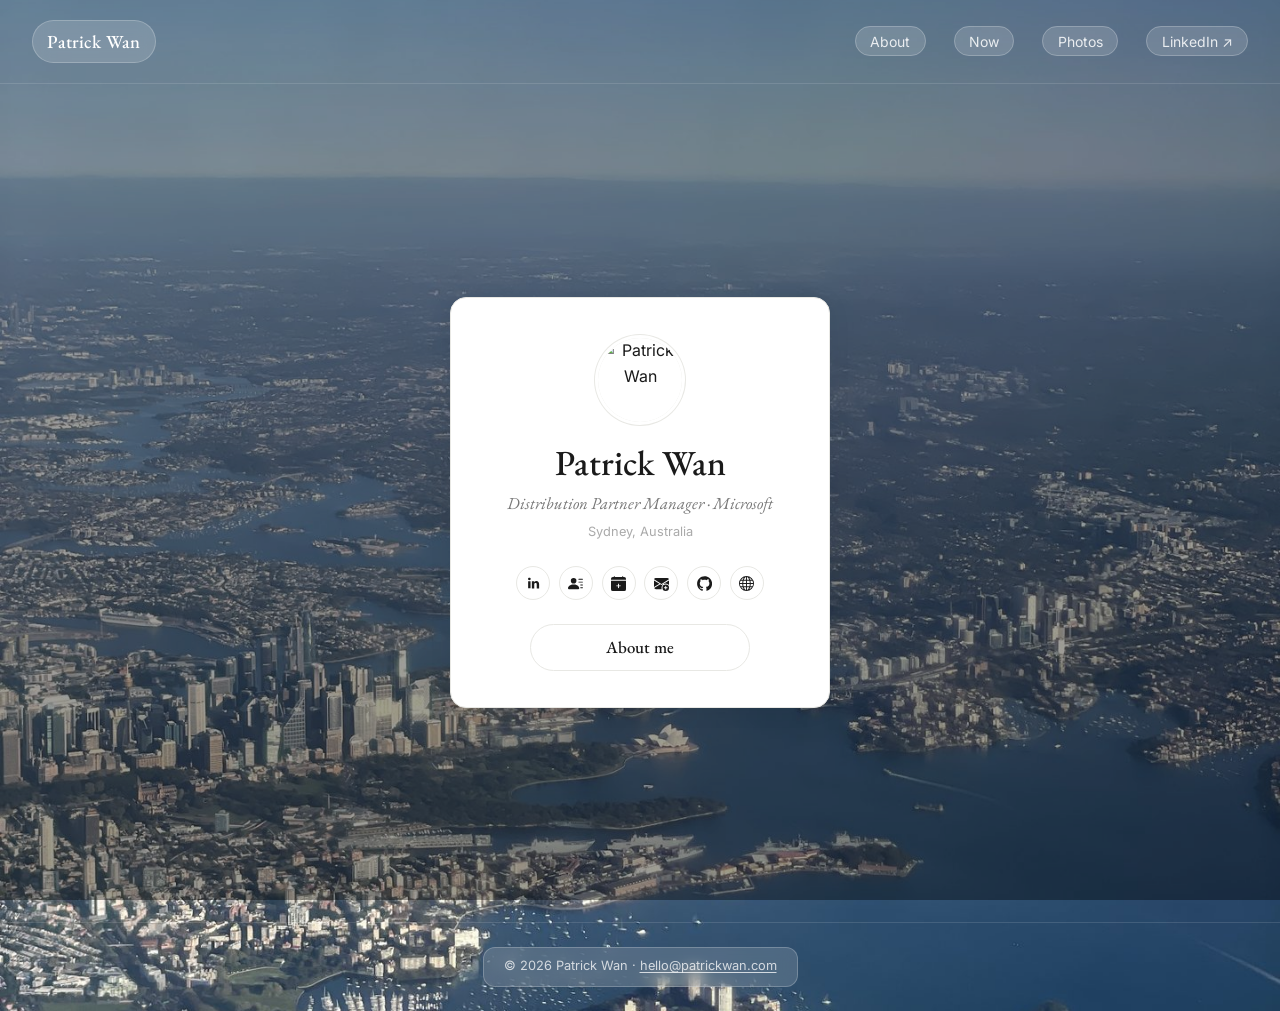
==== index.html @ ebb2422b "seo: add canonical/OG/JSON-LD metadata, sitemap, robots, social image; fix manifest, profile photo U" ====
<!DOCTYPE html>
<html lang="en-AU">
<head>
  <meta charset="UTF-8">
  <meta name="viewport" content="width=device-width, initial-scale=1.0">
  <title>Patrick Wan</title>

  <!-- SEO -->
  <meta name="description" content="Patrick Wan — Sydney-based partner manager at Microsoft. Digital business card with contact, LinkedIn, GitHub, and meeting-booking links.">
  <meta name="author" content="Patrick Wan">
  <link rel="canonical" href="https://patrickwan.com/">

  <!-- Open Graph -->
  <meta property="og:title" content="Patrick Wan">
  <meta property="og:description" content="Patrick Wan — Sydney-based partner manager at Microsoft. Digital business card with contact, LinkedIn, GitHub, and meeting-booking links.">
  <meta property="og:url" content="https://patrickwan.com/">
  <meta property="og:type" content="website">
  <meta property="og:site_name" content="Patrick Wan">
  <meta property="og:locale" content="en_AU">
  <meta property="og:image" content="https://patrickwan.com/files/og-image.jpg">
  <meta property="og:image:width" content="1200">
  <meta property="og:image:height" content="630">
  <meta property="og:image:alt" content="Patrick Wan — personal site">

  <!-- Twitter -->
  <meta name="twitter:card" content="summary_large_image">
  <meta name="twitter:title" content="Patrick Wan">
  <meta name="twitter:description" content="Patrick Wan — Sydney-based partner manager at Microsoft. Digital business card with contact, LinkedIn, GitHub, and meeting-booking links.">
  <meta name="twitter:image" content="https://patrickwan.com/files/og-image.jpg">

  <!-- Favicons -->
  <link rel="icon" href="/files/favicon-animated-png.png" type="image/png">
  <link rel="apple-touch-icon" sizes="180x180" href="/files/apple-touch-icon.png">
  <link rel="icon" type="image/png" sizes="32x32" href="/files/favicon-32x32.png">
  <link rel="icon" type="image/png" sizes="16x16" href="/files/favicon-16x16.png">
  <link rel="manifest" href="/files/site.webmanifest">
  <link rel="mask-icon" href="/files/safari-pinned-tab.svg" color="#5bbad5">
  <link rel="shortcut icon" href="/files/favicon.ico">
  <meta name="msapplication-TileColor" content="#da532c">
  <meta name="msapplication-config" content="/files/browserconfig.xml">
  <meta name="theme-color" content="#ffffff">

  <!-- Shared stylesheet -->
  <link rel="stylesheet" href="/css/style.css">

  <style>
    /* ── Full-page fixed background ───────────────────────── */
    body {
      background-image: url('/files/2.jpg');
      background-attachment: fixed;
      background-size: cover;
      background-position: center;
      background-repeat: no-repeat;
    }
    /* Darken overlay — fixed so it covers nav + content + footer */
    body::before {
      content: '';
      position: fixed;
      inset: 0;
      background: rgba(0, 0, 0, 0.38);
      pointer-events: none;
      z-index: 0;
    }
    /* Stack everything above the overlay */
    nav, main.home-wrap, footer { position: relative; z-index: 1; }

    /* ── Nav — transparent + frosted pills ────────────────── */
    nav {
      background: transparent;
      border-bottom-color: rgba(255, 255, 255, 0.12);
    }
    .nav-name {
      color: #fff;
      background: rgba(255, 255, 255, 0.15);
      backdrop-filter: blur(8px);
      -webkit-backdrop-filter: blur(8px);
      padding: 0.35rem 0.9rem;
      border-radius: 100px;
      border: 1px solid rgba(255, 255, 255, 0.22);
    }
    .nav-name:hover { opacity: 0.85; text-decoration: none; }
    .nav-links a {
      color: rgba(255, 255, 255, 0.85);
      background: rgba(255, 255, 255, 0.15);
      backdrop-filter: blur(8px);
      -webkit-backdrop-filter: blur(8px);
      padding: 0.35rem 0.9rem;
      border-radius: 100px;
      border: 1px solid rgba(255, 255, 255, 0.22);
    }
    .nav-links a:hover,
    .nav-links a.active {
      color: #fff;
      background: rgba(255, 255, 255, 0.28);
      border-color: rgba(255, 255, 255, 0.45);
      text-decoration: none;
    }

    /* ── Home-wrap — transparent (bg is on body now) ──────── */
    .home-wrap {
      background: transparent;
    }
    .home-wrap::before { background: transparent; }

    /* ── Footer — transparent + frosted pill ──────────────── */
    footer {
      background: transparent;
      border-top-color: rgba(255, 255, 255, 0.12);
    }
    .home-footer-pill {
      display: inline-block;
      background: rgba(255, 255, 255, 0.15);
      backdrop-filter: blur(8px);
      -webkit-backdrop-filter: blur(8px);
      border: 1px solid rgba(255, 255, 255, 0.22);
      border-radius: 12px;
      padding: 0.55rem 1.25rem;
      color: rgba(255, 255, 255, 0.75);
    }
    .home-footer-pill a {
      color: rgba(255, 255, 255, 0.75);
      text-decoration: underline;
      text-underline-offset: 2px;
    }
    .home-footer-pill a:hover { color: #fff; }
  </style>

  <!-- Structured data (JSON-LD) -->
  <script type="application/ld+json">
  {
    "@context": "https://schema.org",
    "@graph": [
      {
        "@type": "WebSite",
        "@id": "https://patrickwan.com/#website",
        "url": "https://patrickwan.com/",
        "name": "Patrick Wan",
        "inLanguage": "en-AU",
        "publisher": { "@id": "https://patrickwan.com/#person" }
      },
      {
        "@type": "Person",
        "@id": "https://patrickwan.com/#person",
        "name": "Patrick Wan",
        "url": "https://patrickwan.com/",
        "image": "https://patrickwan.com/files/1.jpg",
        "jobTitle": "Distribution Partner Manager",
        "worksFor": {
          "@type": "Organization",
          "name": "Microsoft"
        },
        "address": {
          "@type": "PostalAddress",
          "addressLocality": "Sydney",
          "addressCountry": "AU"
        },
        "sameAs": [
          "https://www.linkedin.com/in/patrick-wan/",
          "https://github.com/patwan112"
        ],
        "mainEntityOfPage": "https://patrickwan.com/"
      }
    ]
  }
  </script>
</head>
<body>

  <nav>
    <a class="nav-name" href="/">Patrick Wan</a>
    <ul class="nav-links">
      <li><a href="/intro">About</a></li>
      <li><a href="/now">Now</a></li>
      <li><a href="/photos">Photos</a></li>
      <li><a href="https://www.linkedin.com/in/patrick-wan/" target="_blank" rel="noopener">LinkedIn ↗</a></li>
    </ul>
  </nav>

  <main class="home-wrap">
    <div class="card">

      <!-- Profile photo -->
      <img
        class="card-photo"
        src="/files/1.jpg"
        alt="Patrick Wan"
      >

      <!-- Name / role / location -->
      <div class="card-name">Patrick Wan</div>
      <div class="card-role">Distribution Partner Manager · Microsoft</div>
      <div class="card-loc">Sydney, Australia</div>

      <!-- Social icon row -->
      <div class="card-icons">

        <!-- LinkedIn -->
        <a class="icon-btn" href="https://www.linkedin.com/in/patrick-wan/" target="_blank" rel="noopener"
           data-label="LinkedIn" aria-label="LinkedIn">
          <svg viewBox="0 0 40 40" xmlns="http://www.w3.org/2000/svg" aria-hidden="true">
            <path d="M12.1,13.8v19.1H5.7V13.8C5.7,13.8,12.1,13.8,12.1,13.8z M12.5,7.9c0,0.9-0.3,1.7-1,2.4 c-0.7,0.6-1.5,0.9-2.6,0.9h0c-1.1,0-1.9-0.3-2.5-0.9c-0.6-0.6-1-1.4-1-2.4c0-1,0.3-1.7,1-2.4S7.9,4.6,9,4.6s1.9,0.3,2.6,0.9 S12.5,6.9,12.5,7.9z M35,22v11h-6.4V22.7c0-1.4-0.3-2.4-0.8-3.2c-0.5-0.8-1.3-1.1-2.4-1.1c-0.8,0-1.5,0.2-2,0.7 c-0.5,0.4-1,1-1.2,1.7c-0.1,0.4-0.2,0.9-0.2,1.6v10.7h-6.4c0-5.1,0-9.3,0-12.5s0-5.1,0-5.7l0-0.9H22v2.8h0 c0.3-0.4,0.5-0.8,0.8-1.1c0.3-0.3,0.6-0.6,1.1-1c0.5-0.4,1-0.6,1.7-0.8c0.7-0.2,1.4-0.3,2.2-0.3c2.2,0,4,0.7,5.3,2.2 C34.4,17,35,19.1,35,22L35,22z"/>
          </svg>
        </a>

        <!-- Save Contact (VCF)
             href → same-origin GitHub Pages path so the server sends text/vcard (iOS).
             download attr → triggers save-to-Contacts on Android. No target="_blank". -->
        <a class="icon-btn"
           href="/files/Contact%20-%20Patrick%20Wan%2C%20Microsoft%20ANZ.vcf"
           download="Patrick_Wan_Microsoft.vcf"
           data-label="Save contact" aria-label="Save contact">
          <svg viewBox="0 0 16 16" xmlns="http://www.w3.org/2000/svg" aria-hidden="true">
            <path d="M6 8a3 3 0 1 0 0-6 3 3 0 0 0 0 6zm-5 6s-1 0-1-1 1-4 6-4 6 3 6 4-1 1-1 1H1zM11 3.5a.5.5 0 0 1 .5-.5h4a.5.5 0 0 1 0 1h-4a.5.5 0 0 1-.5-.5zm.5 2.5a.5.5 0 0 0 0 1h4a.5.5 0 0 0 0-1h-4zm2 3a.5.5 0 0 0 0 1h2a.5.5 0 0 0 0-1h-2zm0 3a.5.5 0 0 0 0 1h2a.5.5 0 0 0 0-1h-2z"/>
          </svg>
        </a>

        <!-- Book meeting -->
        <a class="icon-btn" href="https://aka.ms/findtimewithpatrick" target="_blank" rel="noopener"
           data-label="Book a meeting" aria-label="Book a meeting">
          <svg viewBox="0 0 16 16" xmlns="http://www.w3.org/2000/svg" aria-hidden="true">
            <path d="M4 .5a.5.5 0 0 0-1 0V1H2a2 2 0 0 0-2 2v1h16V3a2 2 0 0 0-2-2h-1V.5a.5.5 0 0 0-1 0V1H4V.5zM16 14V5H0v9a2 2 0 0 0 2 2h12a2 2 0 0 0 2-2zM8.5 8.5V10H10a.5.5 0 0 1 0 1H8.5v1.5a.5.5 0 0 1-1 0V11H6a.5.5 0 0 1 0-1h1.5V8.5a.5.5 0 0 1 1 0z"/>
          </svg>
        </a>

        <!-- Email -->
        <a class="icon-btn"
           href="mailto:patrickwan@microsoft.com?subject=Hello%20from%20Pat's%20Business%20Card&body=Hi%20Pat%20%40%20Microsoft%2C%20I'm%20%3CNAME%3E%20from%20%3CCOMPANY%3E%2C%20interested%20in%20%3CSUBJECT%3E.%20Thanks!"
           data-label="Send email" aria-label="Send email">
          <svg viewBox="0 0 16 16" xmlns="http://www.w3.org/2000/svg" aria-hidden="true">
            <path d="M.05 3.555A2 2 0 0 1 2 2h12a2 2 0 0 1 1.95 1.555L8 8.414.05 3.555ZM0 4.697v7.104l5.803-3.558L0 4.697ZM6.761 8.83l-6.57 4.026A2 2 0 0 0 2 14h6.256A4.493 4.493 0 0 1 8 12.5a4.49 4.49 0 0 1 1.606-3.446l-.367-.225L8 9.586l-1.239-.757ZM16 4.697v4.974A4.491 4.491 0 0 0 12.5 8a4.49 4.49 0 0 0-1.965.45l-.338-.207L16 4.697Z"/>
            <path d="M16 12.5a3.5 3.5 0 1 1-7 0 3.5 3.5 0 0 1 7 0Zm-3.5-2a.5.5 0 0 0-.5.5v1h-1a.5.5 0 0 0 0 1h1v1a.5.5 0 0 0 1 0v-1h1a.5.5 0 0 0 0-1h-1v-1a.5.5 0 0 0-.5-.5Z"/>
          </svg>
        </a>

        <!-- GitHub -->
        <a class="icon-btn" href="https://github.com/patwan112" target="_blank" rel="noopener"
           data-label="GitHub" aria-label="GitHub">
          <svg viewBox="0 0 32 32" xmlns="http://www.w3.org/2000/svg" aria-hidden="true">
            <path d="M16.192 0.512c-8.832 0-16 7.168-16 16 0 7.072 4.576 13.056 10.944 15.168 0.8 0.16 1.088-0.352 1.088-0.768 0-0.384 0-1.632-0.032-2.976-4.448 0.96-5.376-1.888-5.376-1.888-0.736-1.856-1.792-2.336-1.792-2.336-1.44-0.992 0.096-0.96 0.096-0.96 1.6 0.128 2.464 1.664 2.464 1.664 1.44 2.432 3.744 1.728 4.672 1.344 0.128-1.024 0.544-1.728 1.024-2.144-3.552-0.448-7.296-1.824-7.296-7.936 0-1.76 0.64-3.168 1.664-4.288-0.16-0.416-0.704-2.016 0.16-4.224 0 0 1.344-0.416 4.416 1.632 1.28-0.352 2.656-0.544 4-0.544s2.72 0.192 4 0.544c3.040-2.080 4.384-1.632 4.384-1.632 0.864 2.208 0.32 3.84 0.16 4.224 1.024 1.12 1.632 2.56 1.632 4.288 0 6.144-3.744 7.488-7.296 7.904 0.576 0.512 1.088 1.472 1.088 2.976 0 2.144-0.032 3.872-0.032 4.384 0 0.416 0.288 0.928 1.088 0.768 6.368-2.112 10.944-8.128 10.944-15.168 0-8.896-7.168-16.032-16-16.032z"/>
          </svg>
        </a>

        <!-- Website -->
        <a class="icon-btn" href="https://patw.tech" target="_blank" rel="noopener"
           data-label="Website" aria-label="Website">
          <svg viewBox="0 0 16 16" xmlns="http://www.w3.org/2000/svg" aria-hidden="true">
            <path d="M0 8a8 8 0 1 1 16 0A8 8 0 0 1 0 8zm7.5-6.923c-.67.204-1.335.82-1.887 1.855A7.97 7.97 0 0 0 5.145 4H7.5V1.077zM4.09 4a9.267 9.267 0 0 1 .64-1.539 6.7 6.7 0 0 1 .597-.933A7.025 7.025 0 0 0 2.255 4H4.09zm-.582 3.5c.03-.877.138-1.718.312-2.5H1.674a6.958 6.958 0 0 0-.656 2.5h2.49zM4.847 5a12.5 12.5 0 0 0-.338 2.5H7.5V5H4.847zM8.5 5v2.5h2.99a12.495 12.495 0 0 0-.337-2.5H8.5zM4.51 8.5a12.5 12.5 0 0 0 .337 2.5H7.5V8.5H4.51zm3.99 0V11h2.653c.187-.765.306-1.608.338-2.5H8.5zM5.145 12c.138.386.295.744.468 1.068.552 1.035 1.218 1.65 1.887 1.855V12H5.145zm.182 2.472a6.696 6.696 0 0 1-.597-.933A9.268 9.268 0 0 1 4.09 12H2.255a7.024 7.024 0 0 0 3.072 2.472zM3.82 11a13.652 13.652 0 0 1-.312-2.5h-2.49c.062.89.291 1.733.656 2.5H3.82zm6.853 3.472A7.024 7.024 0 0 0 13.745 12H11.91a9.27 9.27 0 0 1-.64 1.539 6.688 6.688 0 0 1-.597.933zM8.5 12v2.923c.67-.204 1.335-.82 1.887-1.855.173-.324.33-.682.468-1.068H8.5zm3.68-1h2.146c.365-.767.594-1.61.656-2.5h-2.49a13.65 13.65 0 0 1-.312 2.5zm2.802-3.5a6.959 6.959 0 0 0-.656-2.5H12.18c.174.782.282 1.623.312 2.5h2.49zM11.27 2.461c.247.464.462.98.64 1.539h1.835a7.024 7.024 0 0 0-3.072-2.472c.218.284.418.598.597.933zM10.855 4a7.966 7.966 0 0 0-.468-1.068C9.835 1.897 9.17 1.282 8.5 1.077V4h2.355z"/>
          </svg>
        </a>

      </div><!-- /.card-icons -->

      <!-- Nav buttons -->
      <div class="card-nav">
        <a class="card-nav-btn" href="/intro">About me</a>
      </div>

    </div><!-- /.card -->
  </main>

  <footer>
    <span class="home-footer-pill">
      &copy; <span id="yr"></span> Patrick Wan ·
      <a href="mailto:hello@patrickwan.com">hello@patrickwan.com</a>
      <script>document.getElementById('yr').textContent = new Date().getFullYear();</script>
    </span>
  </footer>

  <script src="/js/nav.js"></script>
</body>
</html>
---- css/style.css ----
﻿/* ============================================================
   patwan112.github.io ΓÇô shared stylesheet
   Fonts: EB Garamond (headings / logotype) ┬╖ Inter (body)
   ============================================================ */

@import url('https://fonts.googleapis.com/css2?family=EB+Garamond:ital,wght@0,400;0,500;0,600;1,400;1,500&family=Inter:ital,wght@0,400;0,500;1,400;1,500&display=swap');

/* ---- design tokens ---- */
:root {
  --bg:     #fafaf8;
  --fg:     #1a1a1a;
  --muted:  #777;
  --soft:   #aaa;
  --border: #e8e8e4;
  --white:  #fff;
}

/* ---- reset / base ---- */
*, *::before, *::after {
  box-sizing: border-box;
  margin: 0;
  padding: 0;
}

html { font-size: 16px; }

body {
  background: var(--bg);
  color: var(--fg);
  font-family: 'Inter', sans-serif;
  line-height: 1.6;
  -webkit-font-smoothing: antialiased;
}

a { color: inherit; }
a:hover { text-decoration: underline; }
img { display: block; max-width: 100%; }

/* ============================================================
   NAV
   ============================================================ */
nav {
  display: flex;
  align-items: center;
  justify-content: space-between;
  padding: 1.25rem 2rem;
  border-bottom: 1px solid var(--border);
  position: sticky;
  top: 0;
  background: var(--bg);
  z-index: 100;
}

.nav-name {
  font-family: 'EB Garamond', serif;
  font-size: 1.15rem;
  font-weight: 500;
  text-decoration: none;
  color: var(--fg);
  letter-spacing: 0.01em;
  flex-shrink: 0;
}
.nav-name:hover {
  text-decoration: none;
  opacity: 0.7;
}

.nav-links {
  list-style: none;
  display: flex;
  gap: 1.75rem;
  align-items: center;
  flex-wrap: wrap;
}
.nav-links a {
  font-family: 'Inter', sans-serif;
  font-size: 0.875rem;
  color: var(--muted);
  text-decoration: none;
  transition: color 0.15s;
}
.nav-links a:hover,
.nav-links a.active {
  color: var(--fg);
  text-decoration: none;
}

@media (max-width: 600px) {
  nav { padding: 1rem 1.25rem; }
  .nav-links { gap: 0.9rem; }
  .nav-links a { font-size: 0.8rem; }
}

/* ============================================================
   HOME ΓÇö CARD
   ============================================================ */
.home-wrap {
  min-height: calc(100vh - 62px);
  display: flex;
  align-items: center;
  justify-content: center;
  padding: 3rem 1.25rem;
  position: relative; /* required for the optional background overlay */
  background-size: cover;
  background-position: center;
  background-repeat: no-repeat;
}

/* semi-transparent overlay ΓÇö only visible when a bg image is active */
.home-wrap::before {
  content: '';
  position: absolute;
  inset: 0;
  background: transparent;   /* set to e.g. rgba(0,0,0,0.35) once you add a bg image */
  pointer-events: none;
  z-index: 0;
}

/* keep card above the overlay */
.home-wrap .card {
  position: relative;
  z-index: 1;
}

.card {
  background: var(--white);
  border: 1px solid var(--border);
  border-radius: 16px;
  padding: 2.5rem 2rem 2.25rem;
  width: 100%;
  max-width: 380px;
  text-align: center;
  box-shadow: 0 2px 24px rgba(0, 0, 0, 0.06);
}

.card-photo {
  width: 84px;
  height: 84px;
  border-radius: 50%;
  object-fit: cover;
  margin: 0 auto 1.25rem;
  box-shadow: 0 0 0 3px var(--white), 0 0 0 4px var(--border);
}

.card-name {
  font-family: 'EB Garamond', serif;
  font-size: 2.2rem;
  font-weight: 500;
  line-height: 1.2;
  margin-bottom: 0.35rem;
  color: var(--fg);
}

.card-role {
  font-family: 'EB Garamond', serif;
  font-style: italic;
  font-size: 1.05rem;
  color: var(--muted);
  margin-bottom: 0.3rem;
}

.card-loc {
  font-family: 'Inter', sans-serif;
  font-size: 0.8rem;
  color: var(--soft);
  margin-bottom: 1.5rem;
}

/* social icon row */
.card-icons {
  display: flex;
  justify-content: center;
  gap: 0.55rem;
  flex-wrap: wrap;
  margin-bottom: 1.5rem;
}

.icon-btn {
  width: 34px;
  height: 34px;
  border-radius: 50%;
  border: 1.5px solid var(--border);
  background: var(--white);
  display: inline-flex;
  align-items: center;
  justify-content: center;
  color: var(--fg);
  text-decoration: none;
  transition: background 0.15s, color 0.15s, border-color 0.15s;
  flex-shrink: 0;
  position: relative;
}
.icon-btn svg {
  width: 15px;
  height: 15px;
  fill: currentColor;
  flex-shrink: 0;
}
.icon-btn:hover {
  background: var(--fg);
  border-color: var(--fg);
  color: var(--white);
  text-decoration: none;
}

/* CSS tooltip ΓÇö triggered by data-label attribute */
.icon-btn::after {
  content: attr(data-label);
  position: absolute;
  bottom: calc(100% + 7px);
  left: 50%;
  transform: translateX(-50%) translateY(3px);
  background: var(--fg);
  color: var(--white);
  font-family: 'Inter', sans-serif;
  font-size: 11px;
  font-weight: 500;
  white-space: nowrap;
  padding: 4px 8px;
  border-radius: 5px;
  pointer-events: none;
  opacity: 0;
  transition: opacity 0.15s, transform 0.15s;
  z-index: 20;
}
.icon-btn::before {
  content: '';
  position: absolute;
  bottom: calc(100% + 2px);
  left: 50%;
  transform: translateX(-50%);
  border: 4px solid transparent;
  border-top-color: var(--fg);
  pointer-events: none;
  opacity: 0;
  transition: opacity 0.15s;
  z-index: 20;
}
.icon-btn:hover::after {
  opacity: 1;
  transform: translateX(-50%) translateY(0);
}
.icon-btn:hover::before {
  opacity: 1;
}

/* nav buttons */
.card-nav {
  display: flex;
  flex-direction: column;
  align-items: center;
  gap: 0.65rem;
}

.card-nav-btn {
  font-family: 'EB Garamond', serif;
  font-size: 1.05rem;
  font-weight: 500;
  display: inline-block;
  width: 100%;
  max-width: 220px;
  padding: 0.55rem 1rem;
  border-radius: 100px;
  border: 1.5px solid var(--border);
  background: var(--white);
  color: var(--fg);
  text-decoration: none;
  text-align: center;
  transition: background 0.15s, color 0.15s, border-color 0.15s;
}
.card-nav-btn:hover {
  background: var(--fg);
  border-color: var(--fg);
  color: var(--white);
  text-decoration: none;
}

@media (max-width: 480px) {
  .card { padding: 2rem 1.5rem 1.75rem; }
}

/* ============================================================
   PROSE PAGES  (about, now)
   ============================================================ */
.page-wrap {
  max-width: 620px;
  margin: 0 auto;
  padding: 3.5rem 2rem;
}
@media (max-width: 600px) {
  .page-wrap { padding: 2rem 1.25rem; }
}

.eyebrow {
  font-family: 'Inter', sans-serif;
  font-size: 0.75rem;
  text-transform: uppercase;
  letter-spacing: 0.12em;
  color: var(--soft);
  margin-bottom: 0.5rem;
}

.page-wrap h1 {
  font-family: 'EB Garamond', serif;
  font-size: 2.6rem;
  font-weight: 500;
  line-height: 1.15;
  margin-bottom: 0.5rem;
  color: var(--fg);
}

/* when there's no subtitle, restore breathing room before body copy */
.page-wrap h1:not(:has(+ .photos-subtitle)) {
  margin-bottom: 1.75rem;
}

.page-wrap p {
  margin-bottom: 1.1rem;
  font-size: 1rem;
  line-height: 1.75;
}

.page-wrap a {
  color: var(--fg);
  text-decoration: underline;
  text-underline-offset: 2px;
}

.page-wrap ul {
  margin: 0.5rem 0 1.1rem 1.4rem;
}
.page-wrap li {
  margin-bottom: 0.4rem;
  font-size: 1rem;
  line-height: 1.7;
}

.page-wrap h3 {
  font-family: 'EB Garamond', serif;
  font-size: 1.3rem;
  font-weight: 500;
  margin: 2rem 0 0.5rem;
  color: var(--fg);
}

/* pill link row */
.pill-row {
  display: flex;
  flex-wrap: wrap;
  gap: 0.5rem;
  margin-top: 2.25rem;
}

.pill {
  font-family: 'Inter', sans-serif;
  font-size: 0.875rem;
  padding: 0.45rem 1rem;
  border-radius: 100px;
  border: 1.5px solid var(--border);
  background: var(--white);
  color: var(--fg);
  text-decoration: none;
  transition: background 0.15s, color 0.15s, border-color 0.15s;
  display: inline-block;
}
.pill:hover {
  background: var(--fg);
  border-color: var(--fg);
  color: var(--white);
  text-decoration: none;
}

/* small muted footer note */
.page-note {
  font-size: 0.8rem;
  color: var(--muted);
  margin-top: 2.5rem;
  line-height: 1.6;
}
.page-note a {
  color: var(--muted);
  text-underline-offset: 2px;
}

/* ============================================================
   NOW PAGE ΓÇö month blocks
   ============================================================ */
.now-block {
  margin-bottom: 2.5rem;
}

.now-month {
  font-family: 'Inter', sans-serif;
  font-size: 0.72rem;
  font-weight: 500;
  text-transform: uppercase;
  letter-spacing: 0.12em;
  color: var(--soft);
  padding-bottom: 0.5rem;
  border-bottom: 1px solid var(--border);
  margin-bottom: 0.75rem;
}

.now-block ul {
  list-style: none;
  margin: 0;
  padding: 0;
}
.now-block li {
  padding: 0.2rem 0;
  font-size: 0.975rem;
  line-height: 1.7;
}
.now-block li em,
.now-highlight li em {
  font-style: italic;
  font-size: inherit;
}
.now-block li sup,
.now-highlight li sup {
  font-size: 0.7em;
  line-height: 0;
  vertical-align: super;
}
.now-block li sub,
.now-highlight li sub {
  font-size: 0.7em;
  line-height: 0;
  vertical-align: sub;
}
.now-block li strong,
.now-highlight li strong {
  font-weight: 600;
}
.now-block a {
  color: var(--fg);
  text-decoration: underline;
  text-underline-offset: 2px;
}

/* ============================================================
   PHOTOS PAGE
   ============================================================ */
.photos-wrap {
  max-width: 960px;
  margin: 0 auto;
  padding: 3.5rem 2rem;
}
@media (max-width: 600px) {
  .photos-wrap { padding: 2rem 1.25rem; }
}

.photos-wrap h1 {
  font-family: 'EB Garamond', serif;
  font-size: 2.6rem;
  font-weight: 500;
  line-height: 1.15;
  margin-bottom: 0.5rem;
  color: var(--fg);
}

.photos-subtitle {
  font-size: 1rem;
  color: var(--muted);
  margin-bottom: 2.75rem;
  line-height: 1.6;
}

.photo-grid {
  columns: 2;
  column-gap: 2.5rem;
}
.photo-card {
  break-inside: avoid;
  margin-bottom: 3.5rem;
}
@media (max-width: 600px) {
  .photo-grid { columns: 1; column-gap: 0; }
  .photo-card { margin-bottom: 2.5rem; }
}

.photo-img-wrap {
  overflow: hidden;
  border-radius: 4px;
  margin-bottom: 0.65rem;
  cursor: pointer;
}
/* Natural proportions ΓÇö no forced crop. Portrait shots stay tall,
   landscape shots stay wide. overflow:hidden clips the scale hover. */
.photo-img-wrap img {
  width: 100%;
  height: auto;
  display: block;
  transition: transform 0.4s ease;
}
.photo-img-wrap:hover img {
  transform: scale(1.03);
}

/* ============================================================
   PHOTOS ΓÇö lightbox
   ============================================================ */
.lightbox {
  display: none;
  position: fixed;
  inset: 0;
  background: rgba(10, 10, 10, 0.94);
  z-index: 1000;
  align-items: center;
  justify-content: center;
  flex-direction: column;
  padding: 1rem;
}
.lightbox.open { display: flex; }

.lightbox-img {
  max-width: calc(100vw - 6rem);
  max-height: calc(100vh - 7rem);
  object-fit: contain;
  display: block;
  border-radius: 2px;
  user-select: none;
  -webkit-user-drag: none;
}

.lightbox-caption {
  margin-top: 0.9rem;
  text-align: center;
}
.lightbox-caption-title {
  font-family: 'Inter', sans-serif;
  font-size: 0.875rem;
  font-weight: 500;
  color: rgba(255, 255, 255, 0.88);
}
.lightbox-caption-meta {
  font-family: 'Inter', sans-serif;
  font-size: 0.75rem;
  color: rgba(255, 255, 255, 0.45);
  margin-top: 0.2rem;
}

/* close / prev / next */
.lightbox-close,
.lightbox-prev,
.lightbox-next {
  position: fixed;
  background: none;
  border: none;
  color: rgba(255, 255, 255, 0.6);
  cursor: pointer;
  line-height: 1;
  padding: 0.75rem;
  transition: color 0.15s;
  user-select: none;
  z-index: 1001;
  font-family: 'Inter', sans-serif;
}
.lightbox-close:hover,
.lightbox-prev:hover,
.lightbox-next:hover { color: #fff; }

.lightbox-close {
  top: 1rem;
  right: 1.25rem;
  font-size: 1.75rem;
}
.lightbox-prev,
.lightbox-next {
  top: 50%;
  transform: translateY(-50%);
  font-size: 1.75rem;
}
.lightbox-prev { left: 0.75rem; }
.lightbox-next { right: 0.75rem; }

/* counter */
.lightbox-counter {
  position: fixed;
  top: 1.25rem;
  left: 50%;
  transform: translateX(-50%);
  font-family: 'Inter', sans-serif;
  font-size: 0.75rem;
  color: rgba(255, 255, 255, 0.4);
  user-select: none;
  z-index: 1001;
}

@media (max-width: 600px) {
  .lightbox-img {
    max-width: calc(100vw - 2rem);
    max-height: calc(100vh - 8rem);
  }
  .lightbox-prev { left: 0.25rem; }
  .lightbox-next { right: 0.25rem; }
}

.photo-meta-row {
  display: flex;
  justify-content: space-between;
  align-items: center;
  margin-bottom: 0.3rem;
}
.photo-tag {
  font-size: 0.7rem;
  text-transform: uppercase;
  letter-spacing: 0.1em;
  color: var(--muted);
}
.photo-loc {
  font-size: 0.75rem;
  color: var(--soft);
}
.photo-title {
  font-family: 'Inter', sans-serif;
  font-weight: 500;
  font-size: 0.95rem;
  margin-bottom: 0.3rem;
  color: var(--fg);
}
.photo-story {
  font-size: 0.875rem;
  color: #555;
  line-height: 1.65;
}

/* ============================================================
   FOOTER
   ============================================================ */
footer {
  border-top: 1px solid var(--border);
  padding: 1.5rem 2rem;
  font-size: 0.8rem;
  color: var(--muted);
  text-align: center;
  line-height: 1.6;
}
footer a {
  color: var(--muted);
  text-decoration: underline;
  text-underline-offset: 2px;
}

/* ============================================================
   NOW PAGE ΓÇö history / collapsible year sections
   ============================================================ */
.now-history-heading {
  font-family: 'Inter', sans-serif;
  font-size: 0.75rem;
  font-weight: 500;
  text-transform: uppercase;
  letter-spacing: 0.12em;
  color: var(--soft);
  margin: 3rem 0 1.1rem;
  padding-bottom: 0.5rem;
  border-bottom: 1px solid var(--border);
}

/* each year = a <details> element */
.now-year {
  border: 1px solid var(--border);
  border-radius: 8px;
  margin-bottom: 0.65rem;
  overflow: hidden;
}

.now-year > summary {
  list-style: none;
  -webkit-appearance: none;
  cursor: pointer;
  display: flex;
  align-items: center;
  justify-content: space-between;
  padding: 0.85rem 1.25rem;
  font-family: 'EB Garamond', serif;
  font-size: 1.4rem;
  font-weight: 500;
  color: var(--fg);
  user-select: none;
  transition: background 0.15s;
  gap: 0.5rem;
}
.now-year > summary::-webkit-details-marker { display: none; }
.now-year > summary::marker { display: none; }
.now-year > summary:hover { background: rgba(0, 0, 0, 0.025); }

.now-year-chevron {
  font-size: 0.7rem;
  color: var(--soft);
  font-family: 'Inter', sans-serif;
  transition: transform 0.2s ease;
  flex-shrink: 0;
}
details[open] .now-year-chevron {
  transform: rotate(180deg);
}

.now-year-body {
  padding: 1.1rem 1.25rem 0.75rem;
  border-top: 1px solid var(--border);
}

/* highlight block inside each year */
.now-highlight {
  background: #f4f4f1;
  border-radius: 6px;
  padding: 0.85rem 1rem;
  margin-bottom: 1.75rem;
}
.now-highlight-label {
  font-family: 'Inter', sans-serif;
  font-size: 0.68rem;
  font-weight: 500;
  text-transform: uppercase;
  letter-spacing: 0.11em;
  color: var(--muted);
  margin-bottom: 0.45rem;
}
.now-highlight ul {
  list-style: none;
  margin: 0;
  padding: 0;
}
.now-highlight li {
  font-size: 1.075rem;
  color: var(--fg);
  line-height: 1.7;
  padding: 0.15rem 0;
}

/* skeleton / unfilled month */
.now-placeholder {
  color: var(--soft) !important;
  font-style: italic;
}

/* Hide the top "Current Entry" scaffold while it only contains the
   placeholder bullet. The block re-appears automatically the moment a
   real <li> is added (or the placeholder class is removed). Scoped to
   the top-level block so year-internal placeholders still render. */
.page-wrap > .now-block:has(> ul > li.now-placeholder:only-child) {
  display: none;
}
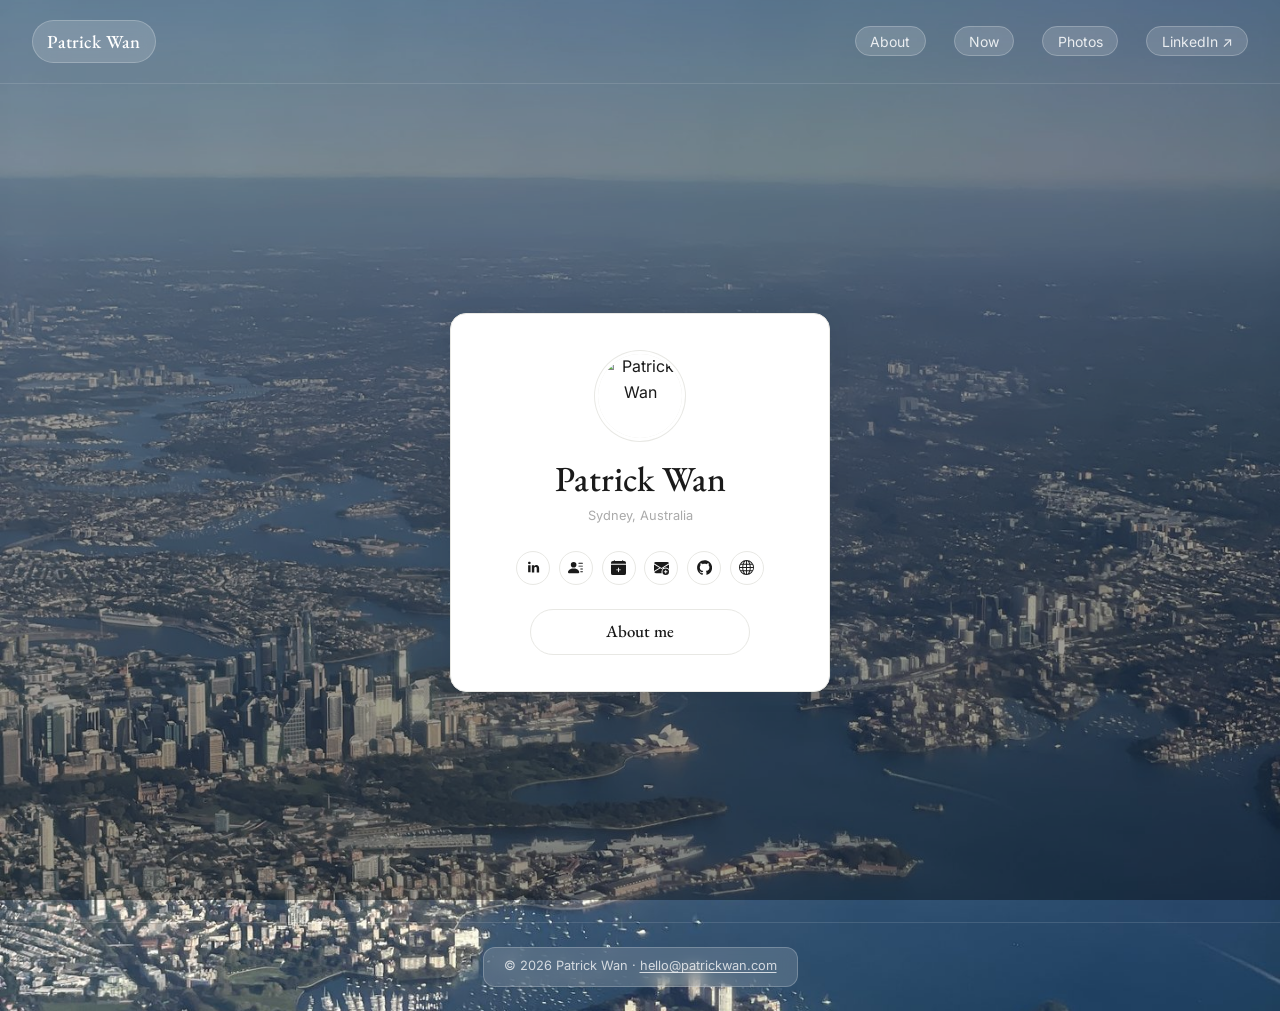
==== commit 9f815378: "Update VCFs, and index page." ====
--- a/index.html
+++ b/index.html
@@ -188,7 +188,7 @@
 
       <!-- Name / role / location -->
       <div class="card-name">Patrick Wan</div>
-      <div class="card-role">Distribution Partner Manager · Microsoft</div>
+      <!-- <div class="card-role">Distribution Partner Manager · Microsoft</div> -->
       <div class="card-loc">Sydney, Australia</div>
 
       <!-- Social icon row -->
@@ -206,8 +206,8 @@
              href → same-origin GitHub Pages path so the server sends text/vcard (iOS).
              download attr → triggers save-to-Contacts on Android. No target="_blank". -->
         <a class="icon-btn"
-           href="/files/Contact%20-%20Patrick%20Wan%2C%20Microsoft%20ANZ.vcf"
-           download="Patrick_Wan_Microsoft.vcf"
+           href="/files/Contact%20-%20Patrick%20Wan.vcf"
+           download="Patrick_Wan_Contact.vcf"
            data-label="Save contact" aria-label="Save contact">
           <svg viewBox="0 0 16 16" xmlns="http://www.w3.org/2000/svg" aria-hidden="true">
             <path d="M6 8a3 3 0 1 0 0-6 3 3 0 0 0 0 6zm-5 6s-1 0-1-1 1-4 6-4 6 3 6 4-1 1-1 1H1zM11 3.5a.5.5 0 0 1 .5-.5h4a.5.5 0 0 1 0 1h-4a.5.5 0 0 1-.5-.5zm.5 2.5a.5.5 0 0 0 0 1h4a.5.5 0 0 0 0-1h-4zm2 3a.5.5 0 0 0 0 1h2a.5.5 0 0 0 0-1h-2zm0 3a.5.5 0 0 0 0 1h2a.5.5 0 0 0 0-1h-2z"/>
@@ -215,7 +215,7 @@
         </a>
 
         <!-- Book meeting -->
-        <a class="icon-btn" href="https://aka.ms/findtimewithpatrick" target="_blank" rel="noopener"
+        <a class="icon-btn" href="https://calendar.app.google/MwjKdmuMUZ1LLzYg7" target="_blank" rel="noopener"
            data-label="Book a meeting" aria-label="Book a meeting">
           <svg viewBox="0 0 16 16" xmlns="http://www.w3.org/2000/svg" aria-hidden="true">
             <path d="M4 .5a.5.5 0 0 0-1 0V1H2a2 2 0 0 0-2 2v1h16V3a2 2 0 0 0-2-2h-1V.5a.5.5 0 0 0-1 0V1H4V.5zM16 14V5H0v9a2 2 0 0 0 2 2h12a2 2 0 0 0 2-2zM8.5 8.5V10H10a.5.5 0 0 1 0 1H8.5v1.5a.5.5 0 0 1-1 0V11H6a.5.5 0 0 1 0-1h1.5V8.5a.5.5 0 0 1 1 0z"/>
@@ -224,7 +224,7 @@
 
         <!-- Email -->
         <a class="icon-btn"
-           href="mailto:patrickwan@microsoft.com?subject=Hello%20from%20Pat's%20Business%20Card&body=Hi%20Pat%20%40%20Microsoft%2C%20I'm%20%3CNAME%3E%20from%20%3CCOMPANY%3E%2C%20interested%20in%20%3CSUBJECT%3E.%20Thanks!"
+           href="mailto:hello@patrickwan.com?subject=Hello%20from%20Pat's%20Business%20Card&body=Hi%20Pat%2C%20I'm%20%3CNAME%3E%20from%20%3CCOMPANY%3E%2C%20interested%20in%20%3CSUBJECT%3E.%20Thanks!"
            data-label="Send email" aria-label="Send email">
           <svg viewBox="0 0 16 16" xmlns="http://www.w3.org/2000/svg" aria-hidden="true">
             <path d="M.05 3.555A2 2 0 0 1 2 2h12a2 2 0 0 1 1.95 1.555L8 8.414.05 3.555ZM0 4.697v7.104l5.803-3.558L0 4.697ZM6.761 8.83l-6.57 4.026A2 2 0 0 0 2 14h6.256A4.493 4.493 0 0 1 8 12.5a4.49 4.49 0 0 1 1.606-3.446l-.367-.225L8 9.586l-1.239-.757ZM16 4.697v4.974A4.491 4.491 0 0 0 12.5 8a4.49 4.49 0 0 0-1.965.45l-.338-.207L16 4.697Z"/>
--- a/css/style.css
+++ b/css/style.css
@@ -13,6 +13,9 @@
   --soft:   #aaa;
   --border: #e8e8e4;
   --white:  #fff;
+  /* offset for anchor jumps so the sticky nav doesn't cover the target.
+     Overridden larger on mobile (where the nav stacks taller). */
+  --sticky-offset: 86px;
 }
 
 /* ---- reset / base ---- */
@@ -22,7 +25,15 @@
   padding: 0;
 }
 
-html { font-size: 16px; }
+html {
+  font-size: 16px;
+  scroll-behavior: smooth;
+  scroll-padding-top: var(--sticky-offset);
+}
+/* Respect users who prefer reduced motion — no smooth-scroll animation. */
+@media (prefers-reduced-motion: reduce) {
+  html { scroll-behavior: auto; }
+}
 
 body {
   background: var(--bg);
@@ -86,8 +97,22 @@
 }
 
 @media (max-width: 600px) {
-  nav { padding: 1rem 1.25rem; }
-  .nav-links { gap: 0.9rem; }
+  /* nav stacks taller when wrapped, so jump targets need more clearance */
+  :root { --sticky-offset: 112px; }
+  /* Stack + centre on narrow screens so the brand and links don't wrap into
+     a lopsided block. Works for the plain-text inner-page nav and the home
+     page's frosted pills alike (both inherit this shared layout). */
+  nav {
+    flex-direction: column;
+    justify-content: center;
+    gap: 0.7rem;
+    padding: 0.9rem 1.25rem;
+  }
+  .nav-links {
+    width: 100%;
+    justify-content: center;
+    gap: 0.5rem 0.85rem;
+  }
   .nav-links a { font-size: 0.8rem; }
 }
 
@@ -513,19 +538,49 @@
 }
 .lightbox.open { display: flex; }
 
-.lightbox-img {
+/* swipeable scroll-snap track — one slide per photo */
+.lightbox-track {
+  display: flex;
+  width: 100%;
+  height: 100%;
+  overflow-x: auto;
+  overflow-y: hidden;
+  scroll-snap-type: x mandatory;
+  overscroll-behavior: contain;  /* stop swipe triggering browser back/forward */
+  touch-action: pan-x;           /* horizontal pan only; don't scroll the page */
+  scrollbar-width: none;         /* Firefox */
+}
+.lightbox-track::-webkit-scrollbar { display: none; }  /* Chrome / Safari */
+
+.lightbox-slide {
+  flex: 0 0 100%;
+  width: 100%;
+  height: 100%;
+  scroll-snap-align: start;
+  scroll-snap-stop: always;      /* one image per swipe */
+  display: flex;
+  align-items: center;
+  justify-content: center;
+  padding: 1rem 1rem 5.5rem;      /* extra bottom room so the caption clears the image */
+}
+.lightbox-slide img {
   max-width: calc(100vw - 6rem);
-  max-height: calc(100vh - 7rem);
+  max-height: 100%;               /* fits the padded slide (bottom padding reserves caption space) */
   object-fit: contain;
-  display: block;
   border-radius: 2px;
   user-select: none;
   -webkit-user-drag: none;
 }
 
 .lightbox-caption {
-  margin-top: 0.9rem;
+  position: fixed;
+  bottom: 1rem;
+  left: 0;
+  right: 0;
+  padding: 0 3.5rem;       /* keep clear of the prev/next arrows */
   text-align: center;
+  pointer-events: none;    /* never intercept swipes / taps */
+  z-index: 1001;
 }
 .lightbox-caption-title {
   font-family: 'Inter', sans-serif;
@@ -560,6 +615,12 @@
 .lightbox-prev:hover,
 .lightbox-next:hover { color: #fff; }
 
+.lightbox-prev:disabled,
+.lightbox-next:disabled {
+  opacity: 0.25;
+  cursor: default;
+}
+
 .lightbox-close {
   top: 1rem;
   right: 1.25rem;
@@ -588,9 +649,9 @@
 }
 
 @media (max-width: 600px) {
-  .lightbox-img {
+  .lightbox-slide { padding-bottom: 6rem; }   /* a touch more room for wrapped captions */
+  .lightbox-slide img {
     max-width: calc(100vw - 2rem);
-    max-height: calc(100vh - 8rem);
   }
   .lightbox-prev { left: 0.25rem; }
   .lightbox-next { right: 0.25rem; }
@@ -742,3 +803,116 @@
 .page-wrap > .now-block:has(> ul > li.now-placeholder:only-child) {
   display: none;
 }
+
+/* ============================================================
+   JOURNAL PAGE — quarterly notes & musings
+   ============================================================ */
+/* Horizontal, swipeable "table of contents" strip.
+   It's a <nav>, so first neutralise the global sticky nav styling. */
+.journal-toc {
+  display: block;
+  position: static;
+  padding: 0;
+  border: 0;
+  background: transparent;
+  z-index: auto;
+  margin: 0 0 2.25rem;
+}
+.journal-toc ul {
+  list-style: none;
+  display: flex;
+  gap: 0.5rem;
+  margin: 0;
+  /* right padding lets the last pill peek out past the fade as a scroll hint */
+  padding: 0 1.5rem 0.55rem 0;
+  overflow-x: auto;
+  overflow-y: hidden;
+  -webkit-overflow-scrolling: touch;
+  scrollbar-width: thin;
+  /* fade the right edge to signal there's more to scroll horizontally */
+  -webkit-mask-image: linear-gradient(to right, #000 calc(100% - 1.5rem), transparent 100%);
+          mask-image: linear-gradient(to right, #000 calc(100% - 1.5rem), transparent 100%);
+}
+.journal-toc li { margin: 0; }
+.journal-toc a {
+  flex: 0 0 auto;
+  white-space: nowrap;
+  font-family: 'Inter', sans-serif;
+  font-size: 0.8rem;
+  line-height: 1.4;
+  padding: 0.4rem 0.9rem;
+  border-radius: 100px;
+  border: 1.5px solid var(--border);
+  background: var(--white);
+  color: var(--fg);
+  text-decoration: none;
+  transition: background 0.15s, color 0.15s, border-color 0.15s;
+}
+.journal-toc a:focus-visible {
+  outline: 2px solid var(--fg);
+  outline-offset: 2px;
+}
+/* hover only on real pointer devices, so taps don't leave pills "stuck" */
+@media (hover: hover) {
+  .journal-toc a:hover {
+    background: var(--fg);
+    border-color: var(--fg);
+    color: var(--white);
+  }
+}
+
+/* Each quarter = an <article>; tabindex="-1" lets anchor clicks move keyboard
+   focus into the entry instead of snapping back to the top on next Tab. */
+.journal-entry {
+  margin-bottom: 2.75rem;
+  scroll-margin-top: var(--sticky-offset);
+}
+.journal-entry:focus { outline: none; }
+.journal-entry h2 {
+  font-family: 'EB Garamond', serif;
+  font-size: 1.65rem;
+  font-weight: 500;
+  line-height: 1.2;
+  color: var(--fg);
+  margin-bottom: 0.6rem;
+  padding-bottom: 0.4rem;
+  border-bottom: 1px solid var(--border);
+}
+.journal-entry > p {
+  margin-bottom: 0.9rem;
+  font-size: 1rem;
+  line-height: 1.75;
+}
+.journal-entry ul {
+  margin: 0.5rem 0 0 1.4rem;
+}
+.journal-entry li {
+  margin-bottom: 0.45rem;
+  font-size: 1rem;
+  line-height: 1.7;
+}
+@media (max-width: 600px) {
+  .journal-toc { margin-bottom: 1.75rem; }
+  .journal-entry h2 { font-size: 1.4rem; }
+  .journal-entry li { font-size: 0.95rem; line-height: 1.65; }
+}
+
+/* ============================================================
+   NOW PAGE — mobile readability (tighter boxes + smaller type)
+   Kept at the end of the file so it follows the desktop .now-*
+   rules and wins on source order at equal specificity.
+   ============================================================ */
+@media (max-width: 600px) {
+  .now-month { font-size: 0.68rem; }
+  .now-block { margin-bottom: 1.8rem; }
+  .now-block li { font-size: 0.9rem; line-height: 1.6; }
+
+  .now-year > summary { font-size: 1.15rem; padding: 0.8rem 0.95rem; }
+  .now-year-body { padding: 0.9rem 0.95rem 0.6rem; }
+
+  .now-highlight { padding: 0.7rem 0.85rem; margin-bottom: 1.4rem; }
+  .now-highlight-label { font-size: 0.64rem; }
+  .now-highlight li { font-size: 0.95rem; line-height: 1.6; }
+
+  .now-history-heading { margin: 2.25rem 0 0.9rem; }
+}
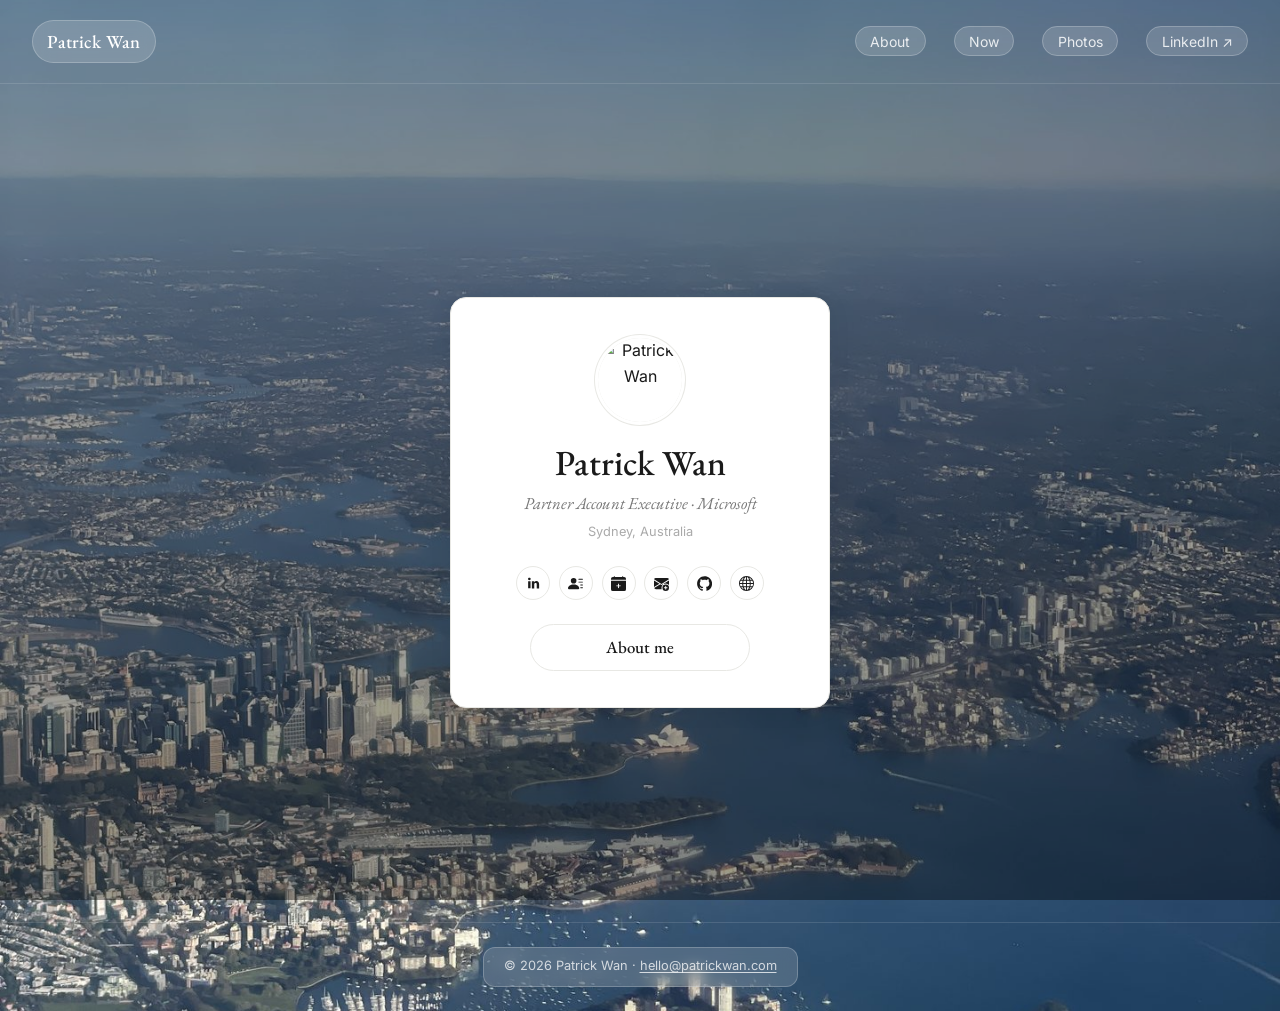
==== commit 175701ef: "Update title" ====
--- a/index.html
+++ b/index.html
@@ -188,7 +188,7 @@
 
       <!-- Name / role / location -->
       <div class="card-name">Patrick Wan</div>
-      <!-- <div class="card-role">Distribution Partner Manager · Microsoft</div> -->
+      <div class="card-role">Partner Account Executive · Microsoft</div>
       <div class="card-loc">Sydney, Australia</div>
 
       <!-- Social icon row -->
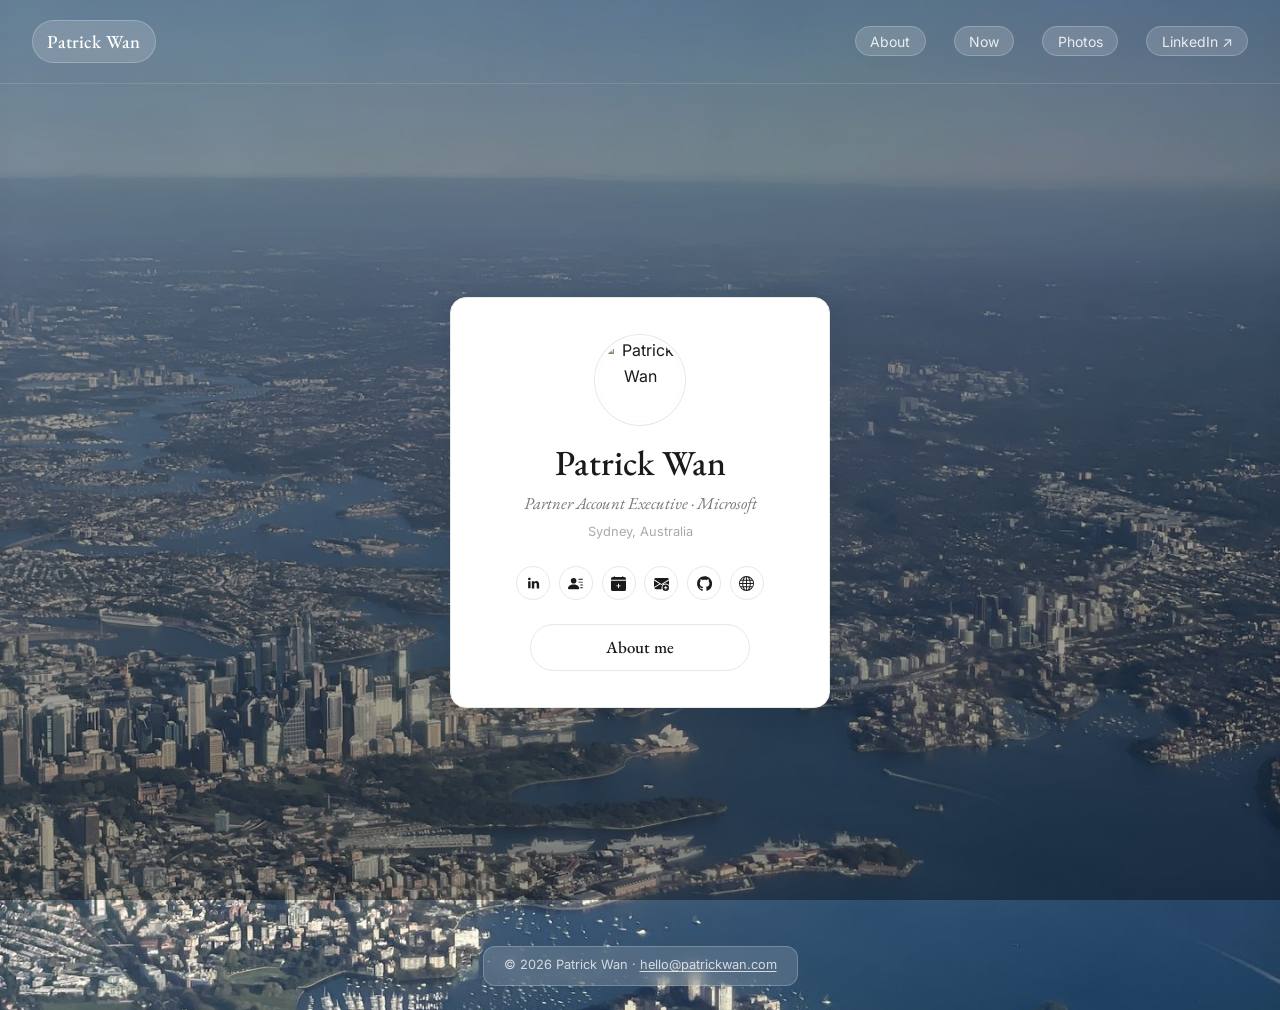
==== commit a8451f7f: "Homepage: remove footer top border showing a faint white hairline The homepage footer override only " ====
--- a/index.html
+++ b/index.html
@@ -105,7 +105,7 @@
     /* ── Footer — transparent + frosted pill ──────────────── */
     footer {
       background: transparent;
-      border-top-color: rgba(255, 255, 255, 0.12);
+      border-top: none;
     }
     .home-footer-pill {
       display: inline-block;
@@ -215,7 +215,7 @@
         </a>
 
         <!-- Book meeting -->
-        <a class="icon-btn" href="https://calendar.app.google/MwjKdmuMUZ1LLzYg7" target="_blank" rel="noopener"
+        <a class="icon-btn" href="https://patw.tech/book" target="_blank" rel="noopener"
            data-label="Book a meeting" aria-label="Book a meeting">
           <svg viewBox="0 0 16 16" xmlns="http://www.w3.org/2000/svg" aria-hidden="true">
             <path d="M4 .5a.5.5 0 0 0-1 0V1H2a2 2 0 0 0-2 2v1h16V3a2 2 0 0 0-2-2h-1V.5a.5.5 0 0 0-1 0V1H4V.5zM16 14V5H0v9a2 2 0 0 0 2 2h12a2 2 0 0 0 2-2zM8.5 8.5V10H10a.5.5 0 0 1 0 1H8.5v1.5a.5.5 0 0 1-1 0V11H6a.5.5 0 0 1 0-1h1.5V8.5a.5.5 0 0 1 1 0z"/>
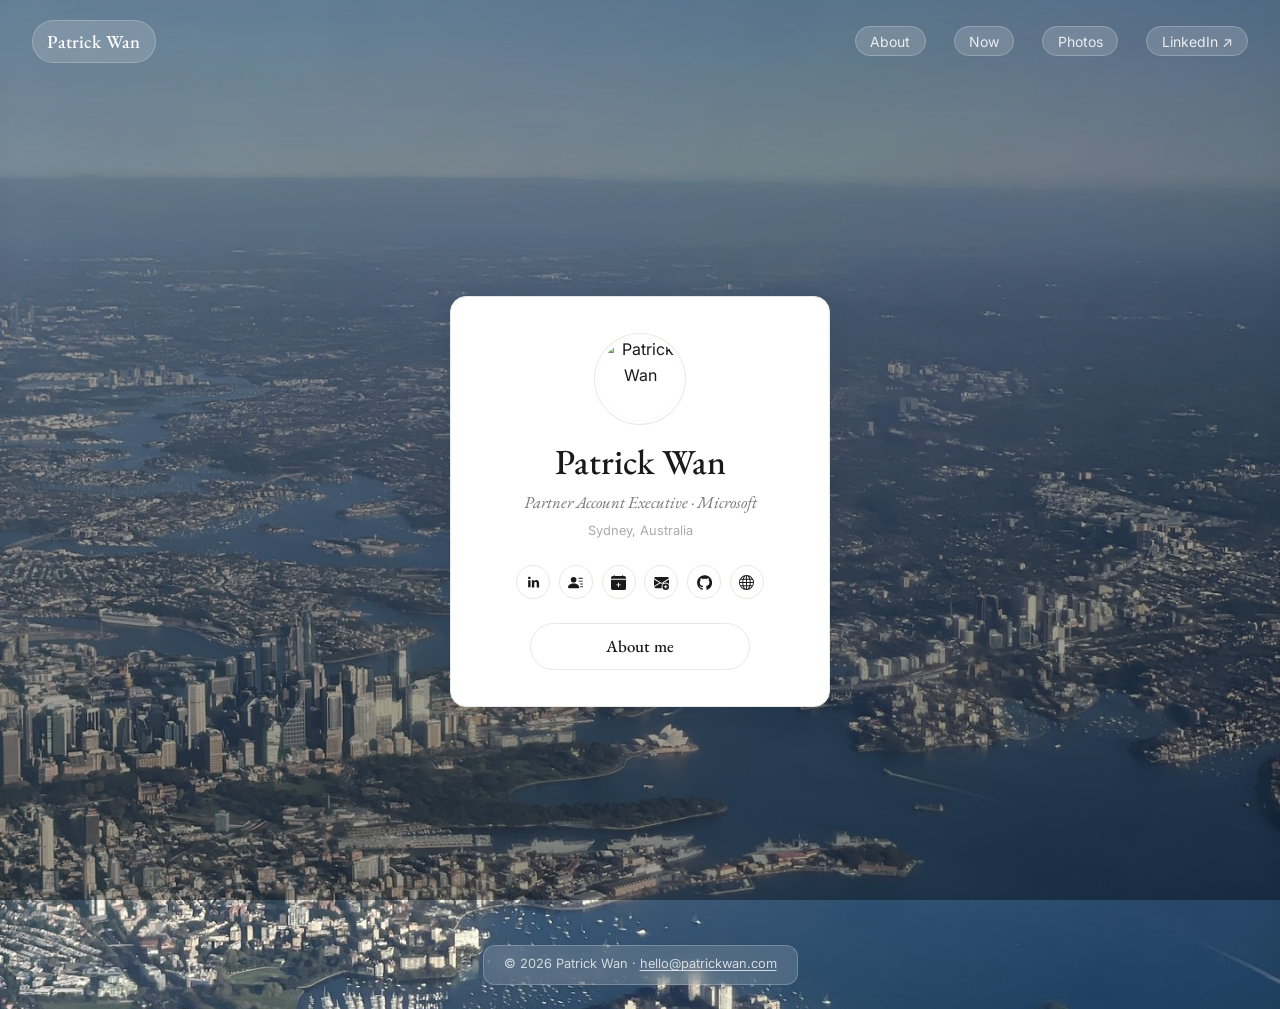
==== commit 32c33e59: "Homepage: remove nav bottom border showing a faint white hairline Same issue as the footer: the home" ====
--- a/index.html
+++ b/index.html
@@ -67,7 +67,7 @@
     /* ── Nav — transparent + frosted pills ────────────────── */
     nav {
       background: transparent;
-      border-bottom-color: rgba(255, 255, 255, 0.12);
+      border-bottom: none;
     }
     .nav-name {
       color: #fff;
